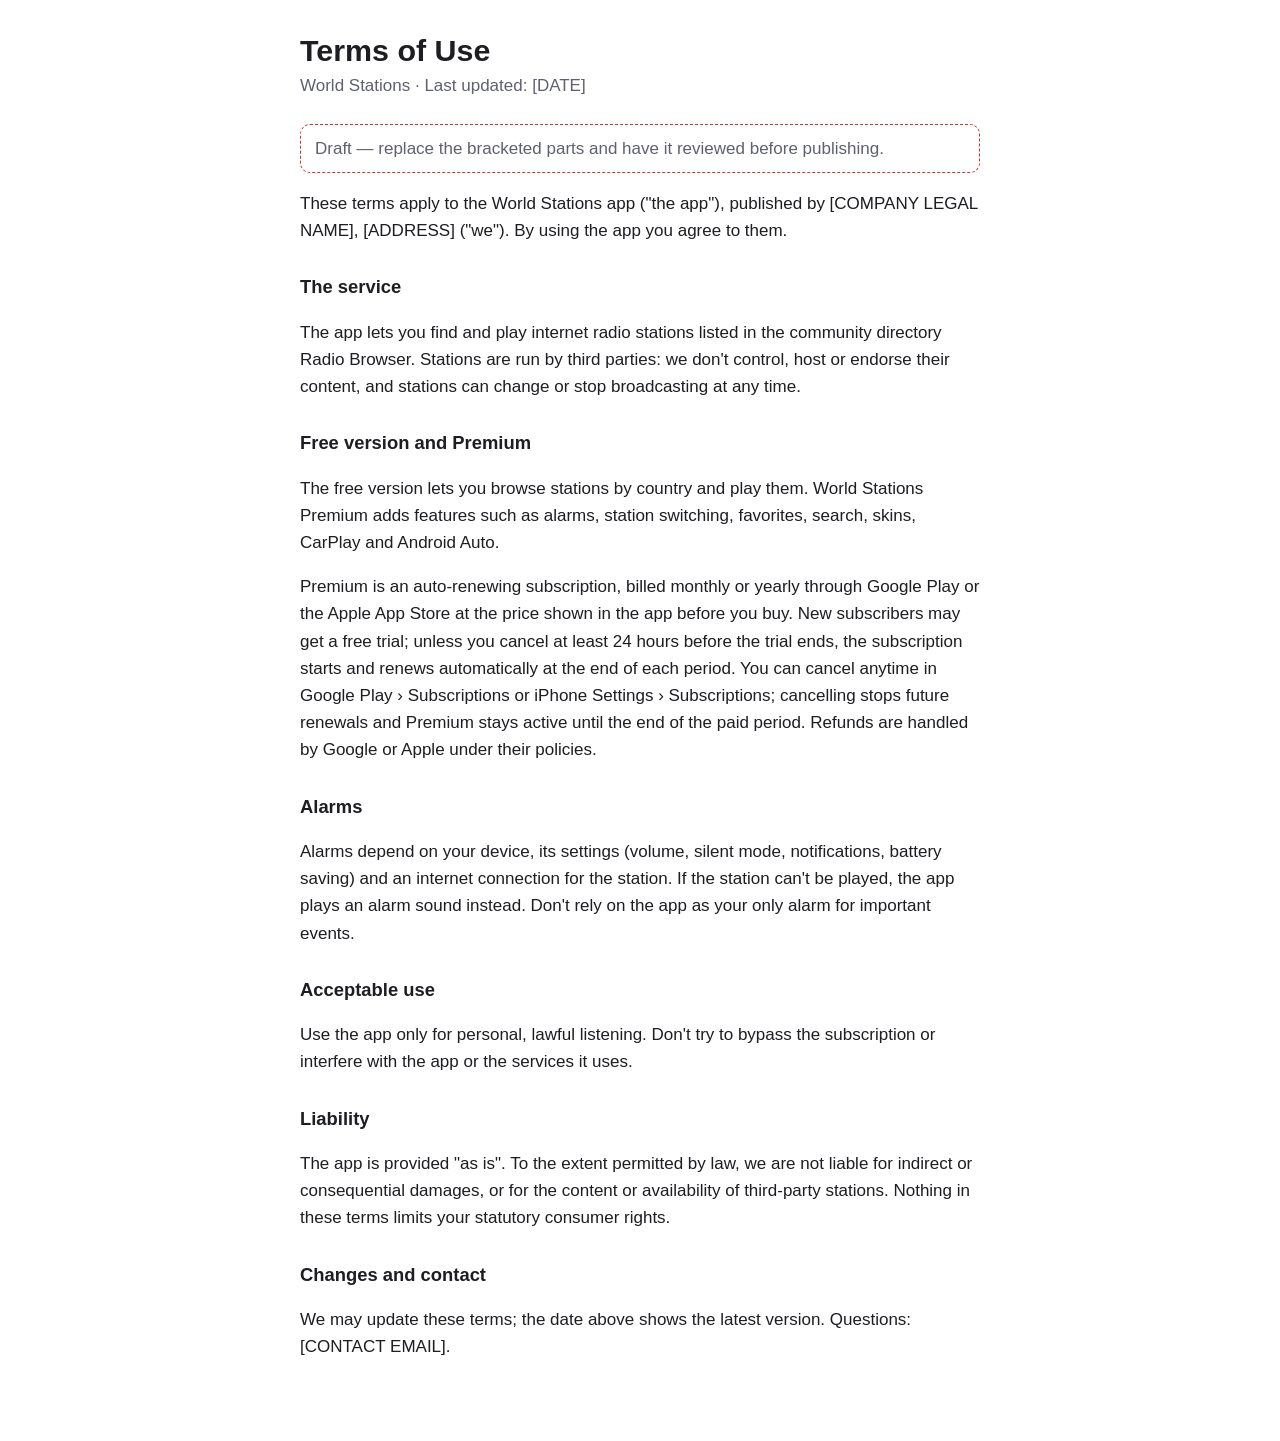
==== terms.html @ 6c7eed6c "Add Terms of Use and Privacy Policy pages for World Stations Static pages for GitHub Pages (root of " ====
<!doctype html>
<html lang="en">
<head>
<meta charset="utf-8">
<meta name="viewport" content="width=device-width, initial-scale=1">
<title>World Stations — Terms of Use</title>
<link rel="stylesheet" href="style.css">
</head>
<body>
<main>
<h1>Terms of Use</h1>
<p class="updated">World Stations · Last updated: [DATE]</p>
<p class="draft">Draft — replace the bracketed parts and have it reviewed before publishing.</p>

<p>These terms apply to the World Stations app ("the app"), published by [COMPANY LEGAL NAME], [ADDRESS] ("we"). By using the app you agree to them.</p>

<h2>The service</h2>
<p>The app lets you find and play internet radio stations listed in the community directory Radio Browser. Stations are run by third parties: we don't control, host or endorse their content, and stations can change or stop broadcasting at any time.</p>

<h2>Free version and Premium</h2>
<p>The free version lets you browse stations by country and play them. World Stations Premium adds features such as alarms, station switching, favorites, search, skins, CarPlay and Android Auto.</p>
<p>Premium is an auto-renewing subscription, billed monthly or yearly through Google Play or the Apple App Store at the price shown in the app before you buy. New subscribers may get a free trial; unless you cancel at least 24 hours before the trial ends, the subscription starts and renews automatically at the end of each period. You can cancel anytime in Google Play › Subscriptions or iPhone Settings › Subscriptions; cancelling stops future renewals and Premium stays active until the end of the paid period. Refunds are handled by Google or Apple under their policies.</p>

<h2>Alarms</h2>
<p>Alarms depend on your device, its settings (volume, silent mode, notifications, battery saving) and an internet connection for the station. If the station can't be played, the app plays an alarm sound instead. Don't rely on the app as your only alarm for important events.</p>

<h2>Acceptable use</h2>
<p>Use the app only for personal, lawful listening. Don't try to bypass the subscription or interfere with the app or the services it uses.</p>

<h2>Liability</h2>
<p>The app is provided "as is". To the extent permitted by law, we are not liable for indirect or consequential damages, or for the content or availability of third-party stations. Nothing in these terms limits your statutory consumer rights.</p>

<h2>Changes and contact</h2>
<p>We may update these terms; the date above shows the latest version. Questions: [CONTACT EMAIL].</p>
</main>
</body>
</html>
---- style.css ----
:root { --bg: #ffffff; --fg: #1d1d22; --muted: #5f6070; --accent: #c8352c; }
@media (prefers-color-scheme: dark) { :root { --bg: #121216; --fg: #ececf1; --muted: #a3a3b2; --accent: #ff6a5f; } }
body { background: var(--bg); color: var(--fg); font: 17px/1.6 -apple-system, "Segoe UI", Roboto, sans-serif; margin: 0; padding: 32px 16px 64px; }
main { max-width: 680px; margin: 0 auto; }
h1 { font-size: 1.9rem; line-height: 1.2; margin: 0 0 4px; }
h2 { font-size: 1.15rem; margin: 28px 0 6px; }
.updated { color: var(--muted); margin: 0 0 24px; }
a { color: var(--accent); }
.draft { border: 1px dashed var(--accent); padding: 10px 14px; border-radius: 10px; color: var(--muted); }
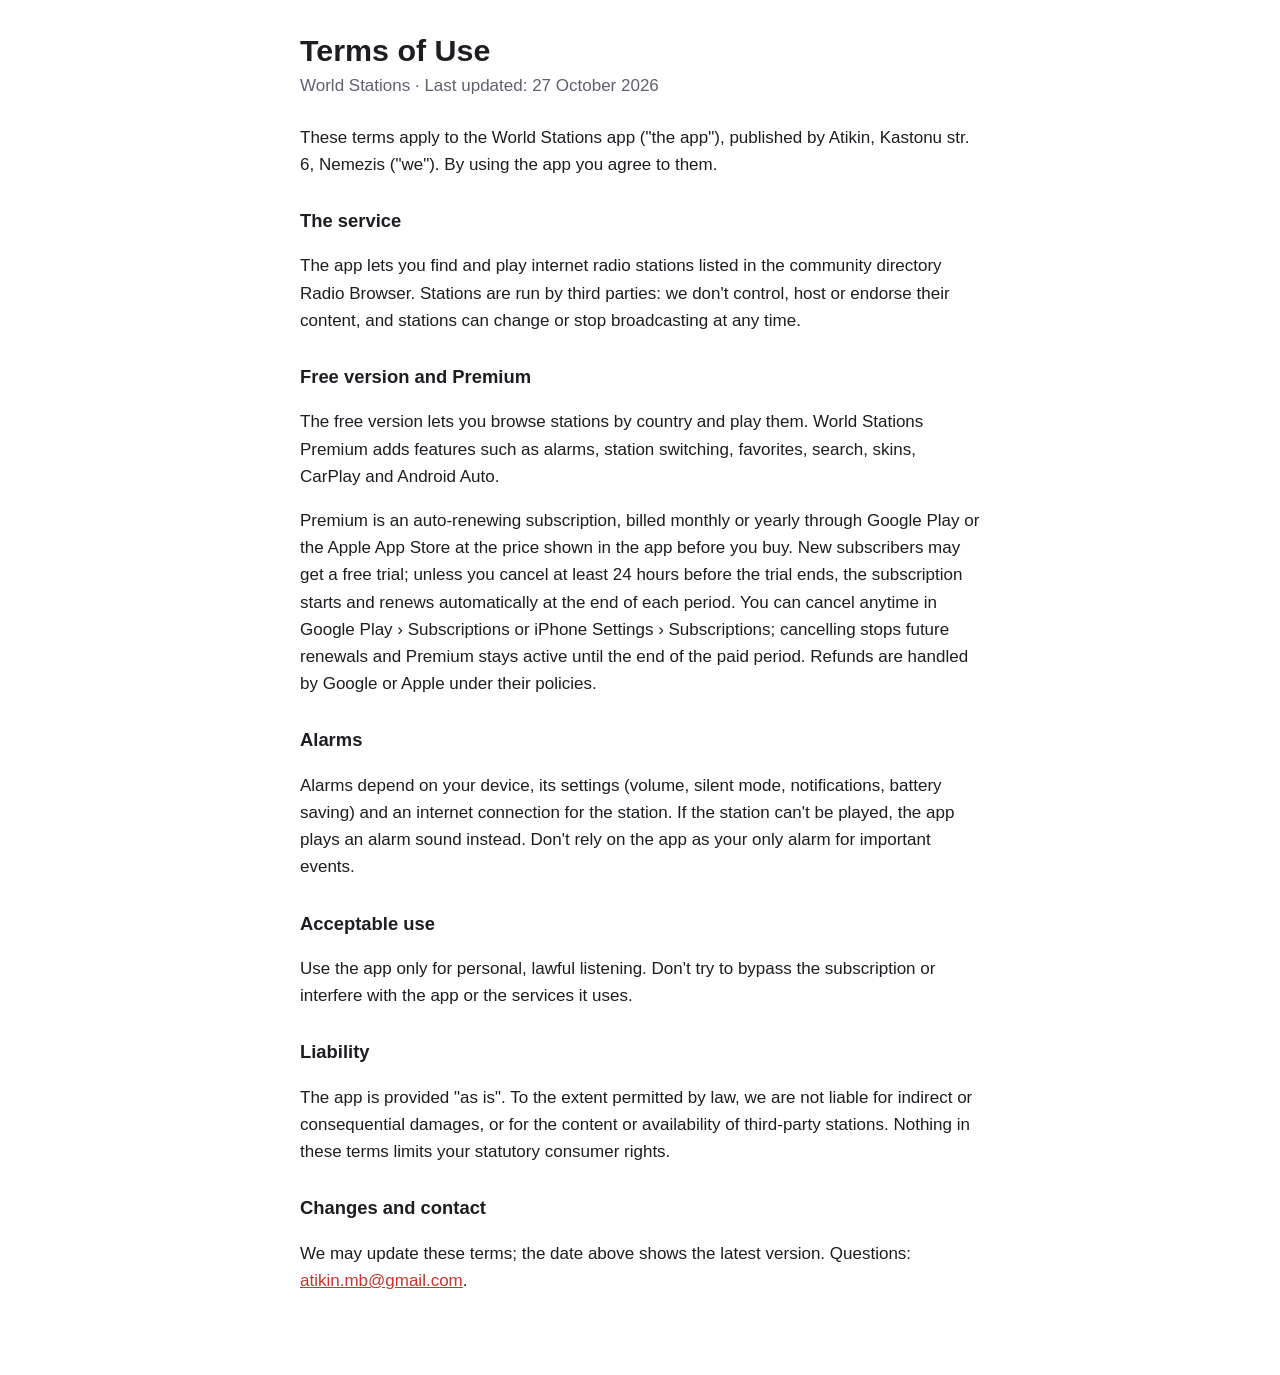
==== commit 8c7a9ed9: "Fill in publisher details: Atikin, Kastonu str. 6, Nemezis Company name, address, contact email and " ====
--- a/terms.html
+++ b/terms.html
@@ -9,10 +9,8 @@
 <body>
 <main>
 <h1>Terms of Use</h1>
-<p class="updated">World Stations · Last updated: [DATE]</p>
-<p class="draft">Draft — replace the bracketed parts and have it reviewed before publishing.</p>
-
-<p>These terms apply to the World Stations app ("the app"), published by [COMPANY LEGAL NAME], [ADDRESS] ("we"). By using the app you agree to them.</p>
+<p class="updated">World Stations · Last updated: 27 October 2026</p>
+<p>These terms apply to the World Stations app ("the app"), published by Atikin, Kastonu str. 6, Nemezis ("we"). By using the app you agree to them.</p>
 
 <h2>The service</h2>
 <p>The app lets you find and play internet radio stations listed in the community directory Radio Browser. Stations are run by third parties: we don't control, host or endorse their content, and stations can change or stop broadcasting at any time.</p>
@@ -31,7 +29,7 @@
 <p>The app is provided "as is". To the extent permitted by law, we are not liable for indirect or consequential damages, or for the content or availability of third-party stations. Nothing in these terms limits your statutory consumer rights.</p>
 
 <h2>Changes and contact</h2>
-<p>We may update these terms; the date above shows the latest version. Questions: [CONTACT EMAIL].</p>
+<p>We may update these terms; the date above shows the latest version. Questions: <a href="mailto:atikin.mb@gmail.com">atikin.mb@gmail.com</a>.</p>
 </main>
 </body>
 </html>
